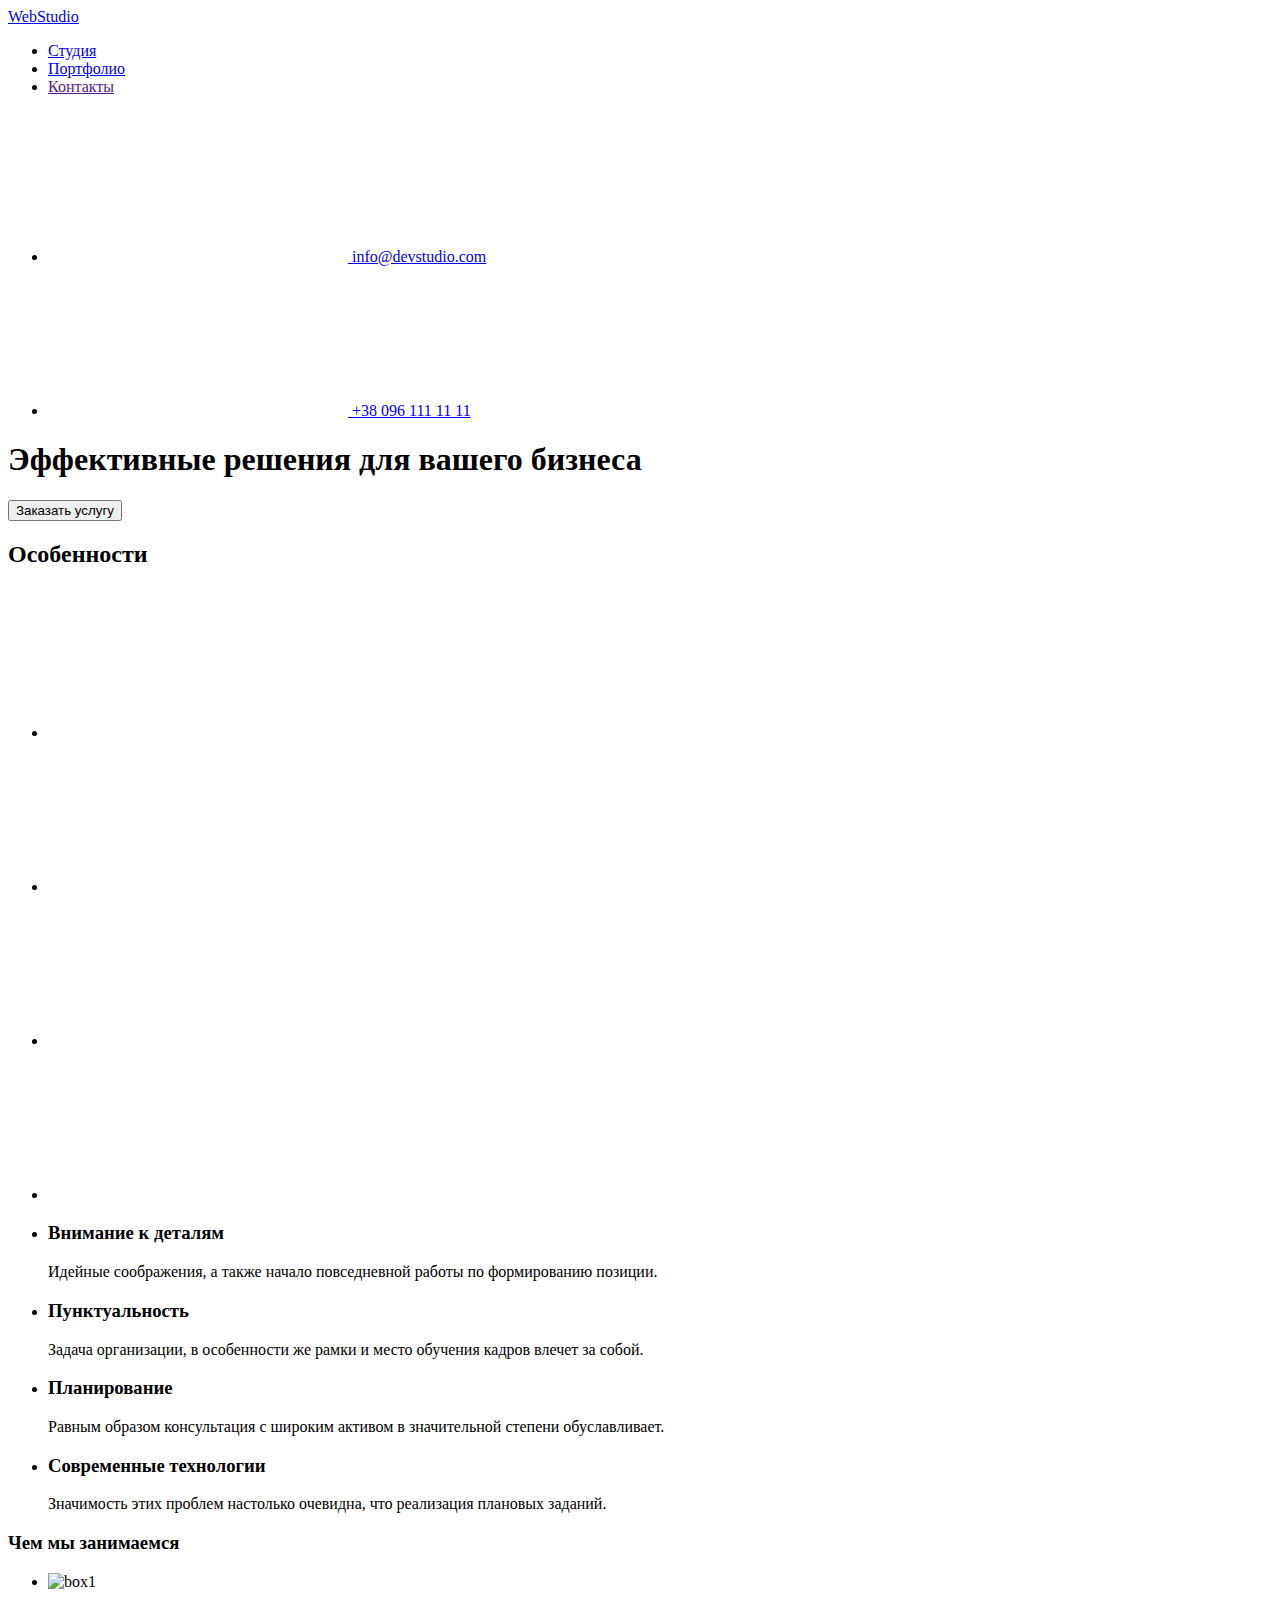
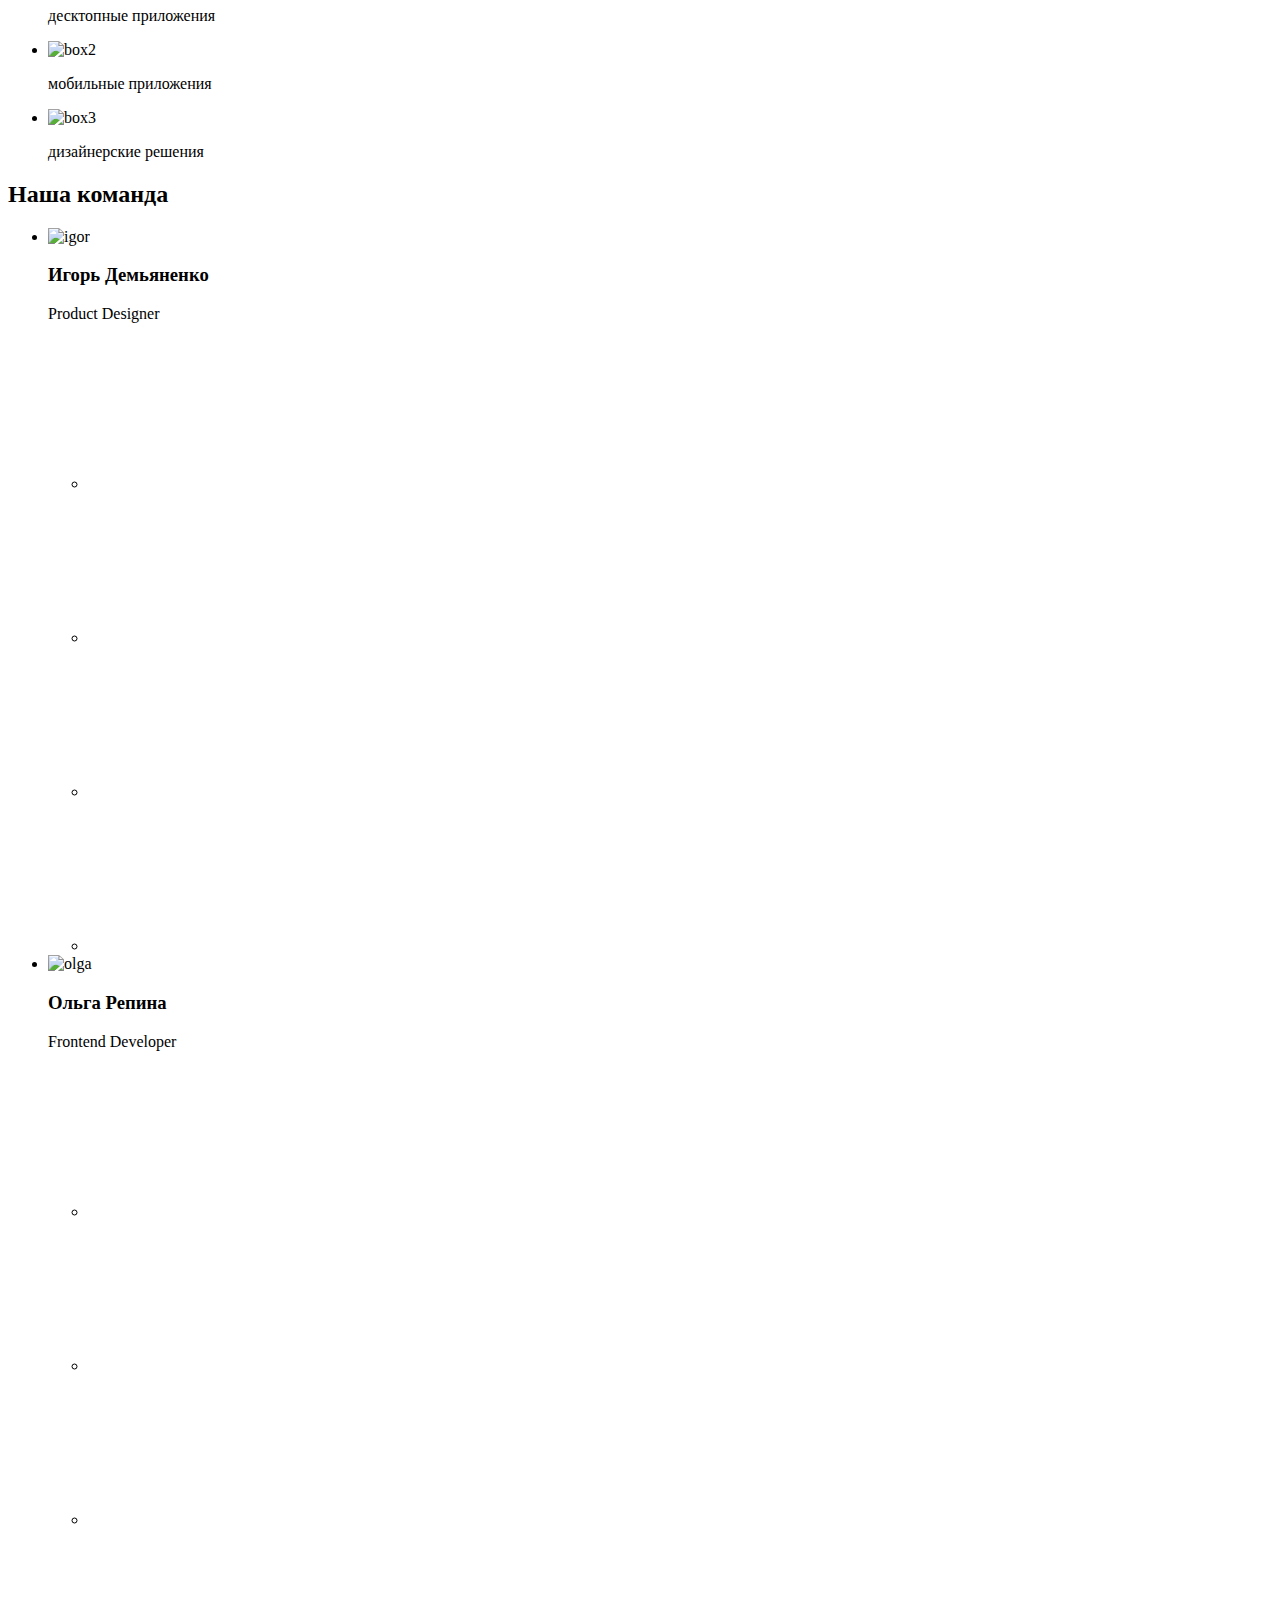
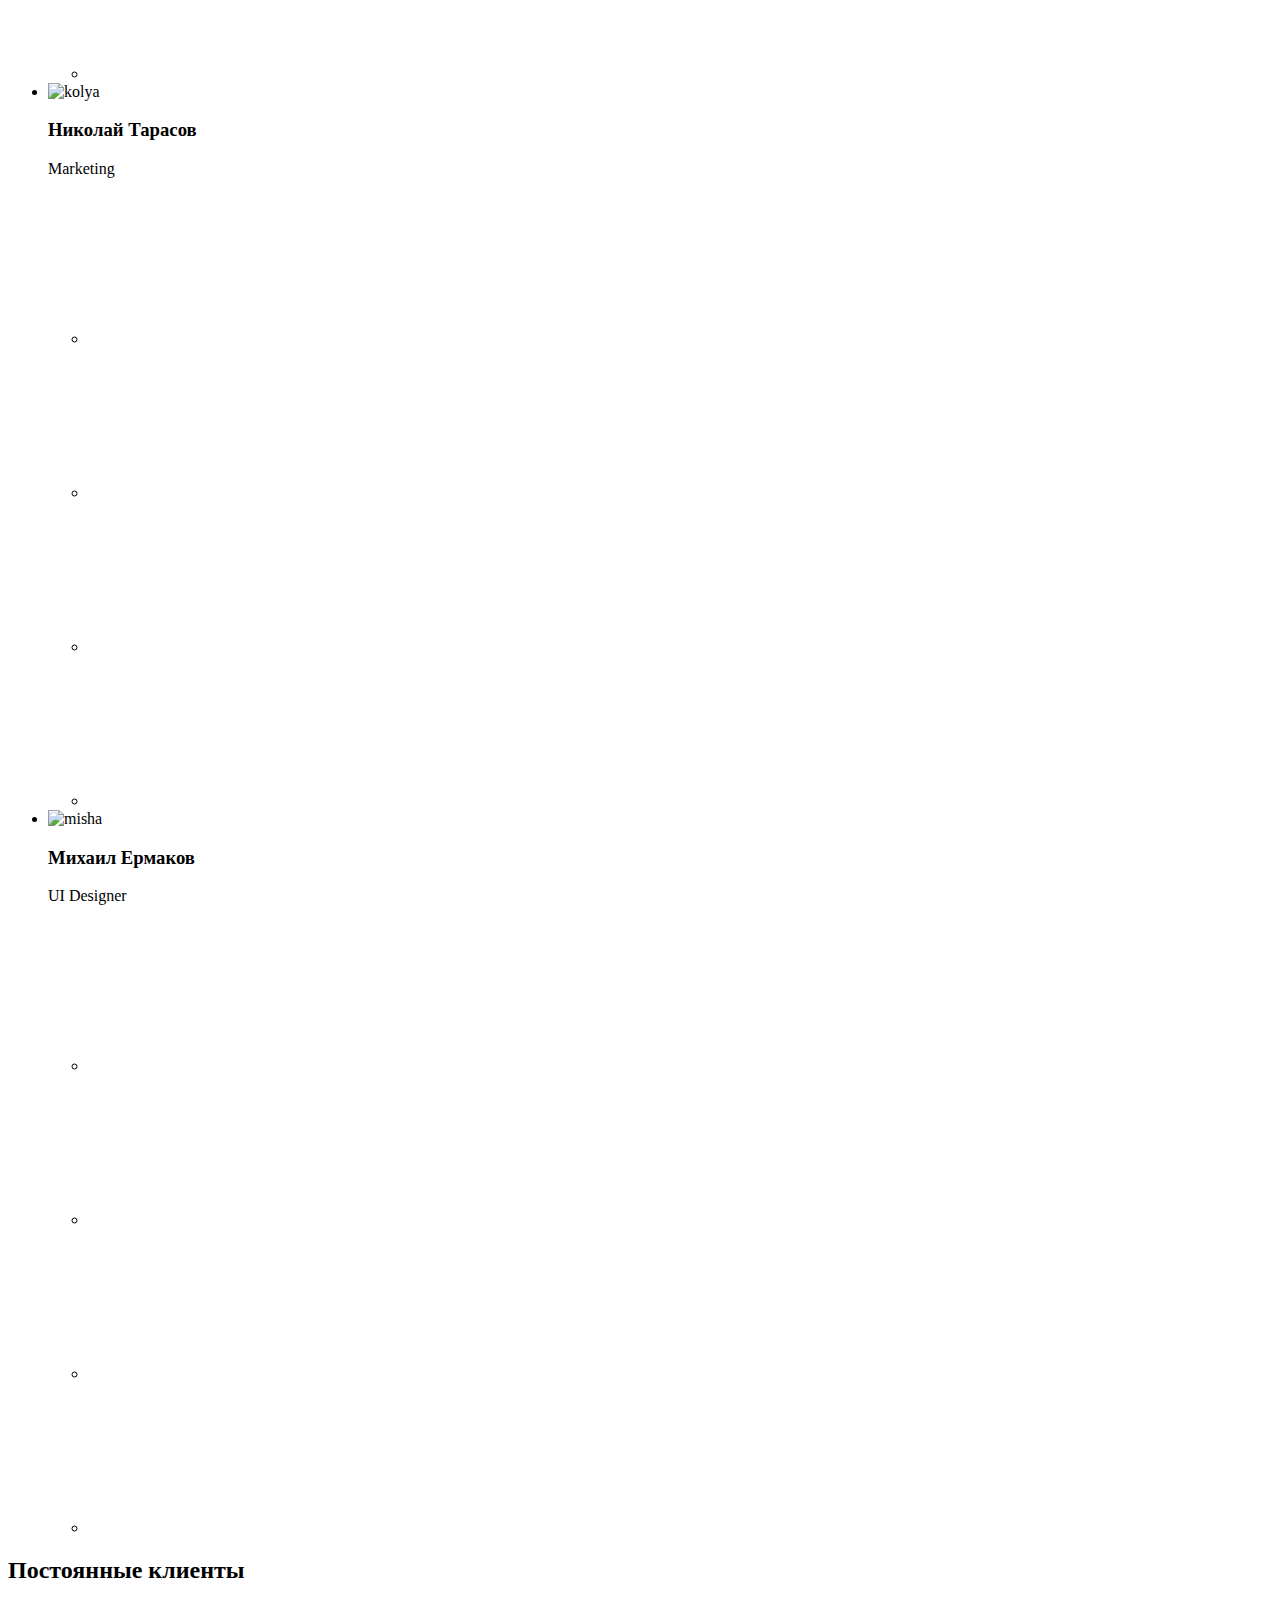
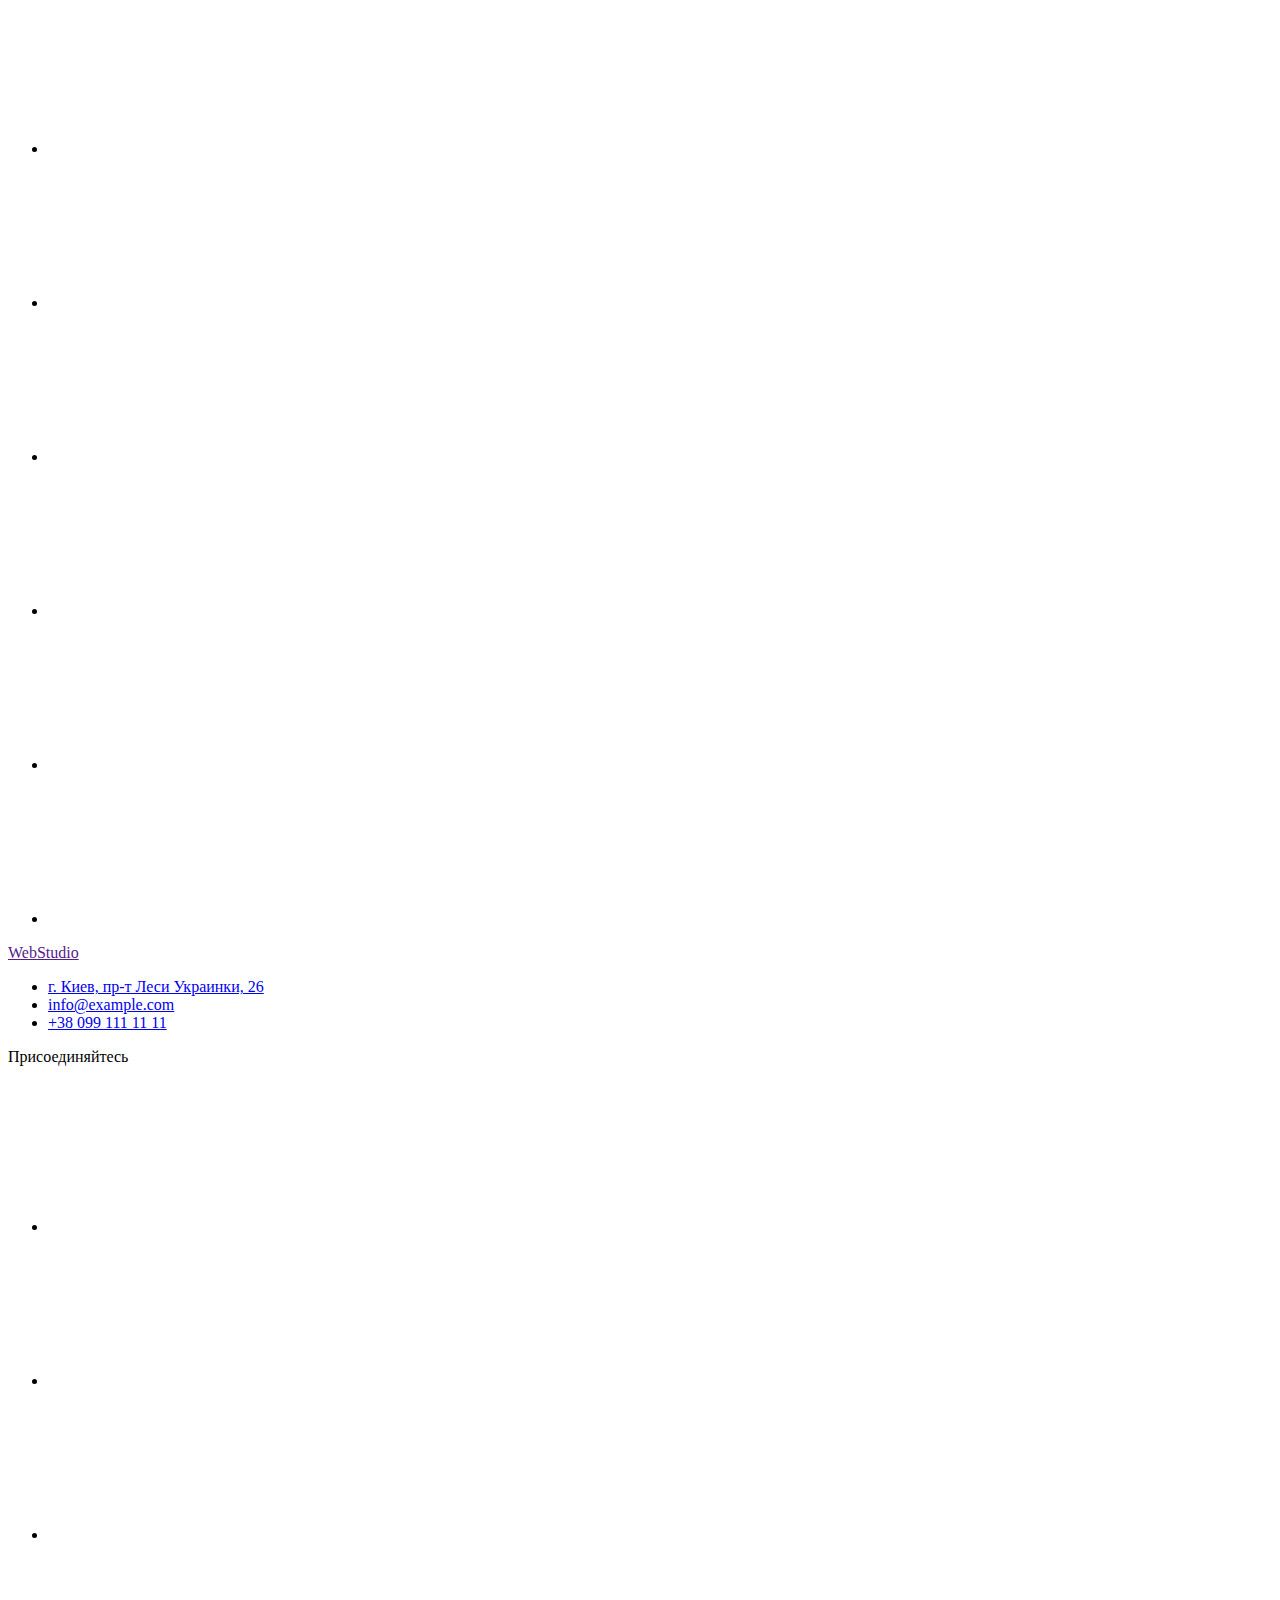
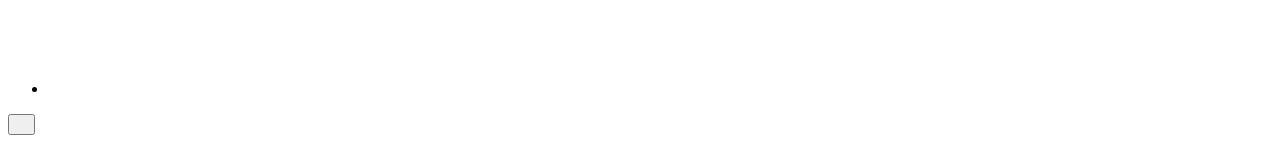
==== index.html @ 95d3eed9 "Add files via upload" ====
<!DOCTYPE html>
<html lang="ru">
    <head>
        <meta charset="UTF-8">
        <meta http-equiv="X-UA-Compatible" content="IE=edge">
        <meta name="viewport" content="width=<device-width>, initial-scale=1.0">
        
        <link rel="preconnect" href="https://fonts.googleapis.com">
        <link rel="preconnect" href="https://fonts.gstatic.com" crossorigin>
        <link href="https://fonts.googleapis.com/css2?family=Raleway:wght@700&family=Roboto:wght@400;500;700;900&display=swap" rel="stylesheet">
        <link 
            rel="stylesheet" 
            href="https://cdnjs.cloudflare.com/ajax/libs/modern-normalize/1.1.0/modern-normalize.min.css" 
            integrity="sha512-wpPYUAdjBVSE4KJnH1VR1HeZfpl1ub8YT/NKx4PuQ5NmX2tKuGu6U/JRp5y+Y8XG2tV+wKQpNHVUX03MfMFn9Q==" 
            crossorigin="anonymous" 
            referrerpolicy="no-referrer"
        />
        <link rel="stylesheet" href="css/styles.css">
        <title>Web Studio</title>
    </head>
    <body>
        <header class="header">
            <div class="container">
                <div class="h-nav">
                    <nav class="header-navigation">
                        <a href="#" class="logo link"><span class="logo-fp">Web</span>Studio</a>
                        <ul class="header-list">
                            <li class="header-item"><a href="./index.html" class="studio-link link">Студия</a></li>
                            <li class="header-item"><a href="./portfolio.html" class="header-link link">Портфолио</a></li>
                            <li class="header-item"><a href="" class="header-link link">Контакты</a></li>
                        </ul>
                    </nav>
                    <ul class="header-info">
                        <li class="item">
                            <a href="mailto:info@devstudio.com" class="header-contact link">
                                <svg class="contact-icon-mail">
                                    <use href="./images/symbol-defs.svg#mail"></use>
                                </svg>
                                info@devstudio.com
                            </a>
                        </li>
                        <li class="item">
                            <a href="tel:+380961111111" class="header-contact link">
                                <svg class="contact-icon-phone">
                                    <use href="./images/symbol-defs.svg#smartphone"></use>
                                </svg>
                                +38 096 111 11 11
                            </a>
                        </li>
                    </ul>
                </div>
            </div>
        </header>
        <main>
            <section class="hero">
                <div class="container">
                    <h1 class="hero-title">
                        Эффективные решения для вашего бизнеса
                    </h1>
                    <button type="button" class="hero-button" data-modal-open>
                        Заказать услугу
                    </button>
                </div>  
            </section>
            <section class="section peculiarities">
                <div class="container">
                    <h2 class="visually-hidden">
                        Особенности
                    </h2>
                    <ul class="peculiarities-icon-list">
                        <li class="peculiarities-icon">
                            <div class="peculiarities-icon-container">
                                <svg  class="antenna">
                                    <use href="./images/symbol-defs.svg#antenna"></use>
                                </svg>
                            </div>
                        </li>
                        <li class="peculiarities-icon">
                            <div class="peculiarities-icon-container">
                                <svg  class="clock">
                                    <use href="./images/symbol-defs.svg#clock"></use>
                                </svg>
                            </div>
                        </li>
                        <li class="peculiarities-icon">
                            <div class="peculiarities-icon-container">
                                <svg  class="diagram">
                                    <use href="./images/symbol-defs.svg#diagram"></use>
                                </svg>
                            </div>
                        </li>
                        <li class="peculiarities-icon">
                            <div class="peculiarities-icon-container">
                                <svg  class="astronaut">
                                    <use href="./images/symbol-defs.svg#astronaut"></use>
                                </svg>
                            </div>
                        </li>
                    </ul>                    
                    <ul class="peculiarities-list">
                        <li class="peculiarities-item">
                            <h3 class="peculiarities-title">Внимание к деталям</h3>
                            <p class="peculiarities-info">Идейные соображения, а также начало повседневной работы по формированию позиции.</p>
                        </li>
                        <li class="peculiarities-item">
                            <h3 class="peculiarities-title">Пунктуальность</h3>
                            <p class="peculiarities-info">Задача организации, в особенности же рамки и место обучения кадров влечет за собой.</p>
                        </li>
                        <li class="peculiarities-item">
                            <h3 class="peculiarities-title">Планирование</h3>
                            <p class="peculiarities-info">Равным образом консультация с широким активом в значительной степени обуславливает.</p>
                        </li>
                        <li class="peculiarities-item">
                            <h3 class="peculiarities-title">Современные технологии</h3>
                            <p class="peculiarities-info">Значимость этих проблем настолько очевидна, что реализация плановых заданий.</p>
                        </li>
                    </ul>
                </div>
            </section>
            <section class="section skills">
                <div class="container">
                    <h3 class="skills-title">
                        Чем мы занимаемся
                    </h3>
                    <ul class="skills-list">
                        <li class="img">
                            <img src="./images/box1.jpg" alt="box1" width="370" height="294">
                            <div class="skills-description-container">
                                <p class="skills-description">десктопные приложения</p>
                            </div>
                        </li>
                        <li class="img">
                            <img src="./images/box2.jpg" alt="box2" width="370" height="294">
                            <div class="skills-description-container">
                                <p class="skills-description">мобильные приложения</p>
                            </div>
                        </li>
                        <li class="img">
                            <img src="./images/box3.jpg" alt="box3" width="370" height="294">
                            <div class="skills-description-container">
                                <p class="skills-description">дизайнерские решения</p>
                            </div>
                        </li>
                    </ul>
                </div>
            </section>
            <section class="section team">
                <div class="container">
                    <h2 class="team-title">Наша команда</h2>
                        <ul class="team-list">
                            <li class="team-item">
                                <div class="team-box">
                                    <img src="./images/igor.jpg" alt="igor" width="270" height="260">
                                    <h3 class="master">
                                        Игорь Демьяненко
                                    </h3>
                                    <p lang="en" class="job">Product Designer</p>
                                    <ul class="social-list">
                                        <li class="team-social-item">
                                            <a href="" class="team-social-link">
                                                <svg class="team-social-icon">
                                                    <use href="./images/symbol-defs.svg#team-inst"></use>
                                                </svg>
                                            </a>
                                        </li>
                                        <li class="team-social-item">
                                            <a href="" class="team-social-link">
                                                <svg class="team-social-icon">
                                                    <use href="./images/symbol-defs.svg#team-twitter"></use>
                                                </svg>
                                            </a>
                                        </li>
                                        <li class="team-social-item">
                                            <a href="" class="team-social-link">
                                                <svg class="team-social-icon">
                                                    <use href="./images/symbol-defs.svg#team-facebook"></use>
                                                </svg>
                                            </a>
                                        </li>
                                        <li class="team-social-item">
                                            <a href="" class="team-social-link">
                                                <svg class="team-social-icon">
                                                    <use href="./images/symbol-defs.svg#team-linked"></use>
                                                </svg>
                                            </a>
                                        </li>
                                    </ul>
                                </div>
                            </li>                           
                            <li class="team-item">
                                <div class="team-box">
                                    <img src="./images/olga.jpg" alt="olga" width="270" height="260">
                                    <h3 class="master">
                                        Ольга Репина
                                    </h3>
                                    <p lang="en" class="job">Frontend Developer</p>
                                    <ul class="social-list">
                                        <li class="team-social-item">
                                            <a href="" class="team-social-link">
                                                <svg class="team-social-icon">
                                                    <use href="./images/symbol-defs.svg#team-inst"></use>
                                                </svg>
                                            </a>
                                        </li>
                                        <li class="team-social-item">
                                            <a href="" class="team-social-link">
                                                <svg class="team-social-icon">
                                                    <use href="./images/symbol-defs.svg#team-twitter"></use>
                                                </svg>
                                            </a>
                                        </li>
                                        <li class="team-social-item">
                                            <a href="" class="team-social-link">
                                                <svg class="team-social-icon">
                                                    <use href="./images/symbol-defs.svg#team-facebook"></use>
                                                </svg>
                                            </a>
                                        </li>
                                        <li class="team-social-item">
                                            <a href="" class="team-social-link">
                                                <svg class="team-social-icon">
                                                    <use href="./images/symbol-defs.svg#team-linked"></use>
                                                </svg>
                                            </a>
                                        </li>
                                    </ul>
                                </div>
                            </li>                           
                            <li class="team-item">
                                <div class="team-box">
                                    <img src="./images/kolya.jpg" alt="kolya" width="270" height="260">
                                    <h3 class="master">
                                        Николай Тарасов
                                    </h3>
                                    <p lang="en" class="job">Marketing</p>
                                    <ul class="social-list">
                                        <li class="team-social-item">
                                            <a href="" class="team-social-link">
                                                <svg class="team-social-icon">
                                                    <use href="./images/symbol-defs.svg#team-inst"></use>
                                                </svg>
                                            </a>
                                        </li>
                                        <li class="team-social-item">
                                            <a href="" class="team-social-link">
                                                <svg class="team-social-icon">
                                                    <use href="./images/symbol-defs.svg#team-twitter"></use>
                                                </svg>
                                            </a>
                                        </li>
                                        <li class="team-social-item">
                                            <a href="" class="team-social-link">
                                                <svg class="team-social-icon">
                                                    <use href="./images/symbol-defs.svg#team-facebook"></use>
                                                </svg>
                                            </a>
                                        </li>
                                        <li class="team-social-item">
                                            <a href="" class="team-social-link">
                                                <svg class="team-social-icon">
                                                    <use href="./images/symbol-defs.svg#team-linked"></use>
                                                </svg>
                                            </a>
                                        </li>
                                    </ul>
                                </div>
                            </li>                           
                            <li class="team-item">
                                <div class="team-box">
                                    <img src="./images/misha.jpg" alt="misha" width="270" height="260">
                                    <h3 class="master">
                                        Михаил Ермаков
                                    </h3>
                                    <p lang="en" class="job">UI Designer</p>
                                    <ul class="social-list">
                                        <li class="team-social-item">
                                            <a href="" class="team-social-link">
                                                <svg class="team-social-icon">
                                                    <use href="./images/symbol-defs.svg#team-inst"></use>
                                                </svg>
                                            </a>
                                        </li>
                                        <li class="team-social-item">
                                            <a href="" class="team-social-link">
                                                <svg class="team-social-icon">
                                                    <use href="./images/symbol-defs.svg#team-twitter"></use>
                                                </svg>
                                            </a>
                                        </li>
                                        <li class="team-social-item">
                                            <a href="" class="team-social-link">
                                                <svg class="team-social-icon">
                                                    <use href="./images/symbol-defs.svg#team-facebook"></use>
                                                </svg>
                                            </a>
                                        </li>
                                        <li class="team-social-item">
                                            <a href="" class="team-social-link">
                                                <svg class="team-social-icon">
                                                    <use href="./images/symbol-defs.svg#team-linked"></use>
                                                </svg>
                                            </a>
                                        </li>
                                    </ul>
                                </div>
                            </li>                           
                        </ul>
                </div>
            </section>
            <section class="section">
                <div class="container">
                    <h2 class="client-title">Постоянные клиенты</h2>
                    <ul class="client-list">
                        <li class="client-item">
                            <a href="" class="client-link">
                                <svg class="client">
                                    <use href="./images/symbol-defs.svg#client1"></use>
                                </svg>
                            </a>
                        </li>
                        <li class="client-item">
                            <a href="" class="client-link">
                                <svg class="client">
                                    <use href="./images/symbol-defs.svg#client2"></use>
                                </svg>
                            </a>
                        </li>
                        <li class="client-item">
                            <a href="" class="client-link">
                                <svg class="client">
                                    <use href="./images/symbol-defs.svg#client3"></use>
                                </svg>
                            </a>
                        </li>
                        <li class="client-item">
                            <a href="" class="client-link">
                                <svg class="client">
                                    <use href="./images/symbol-defs.svg#client4"></use>
                                </svg>
                            </a>
                        </li>
                        <li class="client-item">
                            <a href="" class="client-link">
                                <svg class="client">
                                    <use href="./images/symbol-defs.svg#client5"></use>
                                </svg>
                            </a>
                        </li>
                        <li class="client-item">
                            <a href="" class="client-link">
                                <svg class="client">
                                    <use href="./images/symbol-defs.svg#client6"></use>
                                </svg>
                            </a>
                        </li>
                    </ul>
                </div>
            </section>
        </main>
        <footer class="footer">
            <div class="container footer-info">
                <div class="footer-adress">
                    <a href="" class="f-logo link"><span class="logo-fp">Web</span>Studio</a>
                    <adress class="adress">
                        <ul class="footer-list">
                            <li class="footer-item"><a href="https://goo.gl/maps/dwcq7uRPDEBR1ieU6" target="_blank" rel="noopener noreferrer nofollow" class="footer-map link">г. Киев, пр-т Леси Украинки, 26</a></li>
                            <li class="footer-item"><a href="mailto:info@example.com" class="footer-link link">info@example.com</a></li>
                            <li class="footer-item"><a href="tel:+380991111111" class="footer-link link">+38 099 111 11 11</a></li>
                        </ul>
                    </adress>
                </div>
                <div class="footer-social">
                    <p class="join">Присоединяйтесь</p>
                    <ul class="f-social-list">
                        <li class="f-social-item">
                            <a href="" class="f-social-link">
                                <svg class="f-social-icon">
                                    <use href="./images/symbol-defs.svg#f-inst"></use>
                                </svg>
                            </a>
                        </li>
                        <li class="f-social-item">
                            <a href="" class="f-social-link">
                                <svg class="f-social-icon">
                                    <use href="./images/symbol-defs.svg#f-twitter"></use>
                                </svg>
                            </a>
                        </li>
                        <li class="f-social-item">
                            <a href="" class="f-social-link">
                                <svg class="f-social-icon">
                                    <use href="./images/symbol-defs.svg#f-facebook"></use>
                                </svg>
                            </a>
                        </li>
                        <li class="f-social-item">
                            <a href="" class="f-social-link">
                                <svg class="f-social-icon">
                                    <use href="./images/symbol-defs.svg#f-linked"></use>
                                </svg>
                            </a>
                        </li>
                    </ul>
                </div>
            </div>
        </footer>
        <div class="backdrop is-hidden" data-modal>
            <div class="modal">
                <button type="button" class="close-button" data-modal-close>
                    <svg class="close-modal" width="11" height="11">
                            <use href="./images/symbol-defs.svg#close"></use>
                        </svg>
                </button>
            </div>
        </div>
        <script src="./js/modal.js"></script>
    </body>
</html>
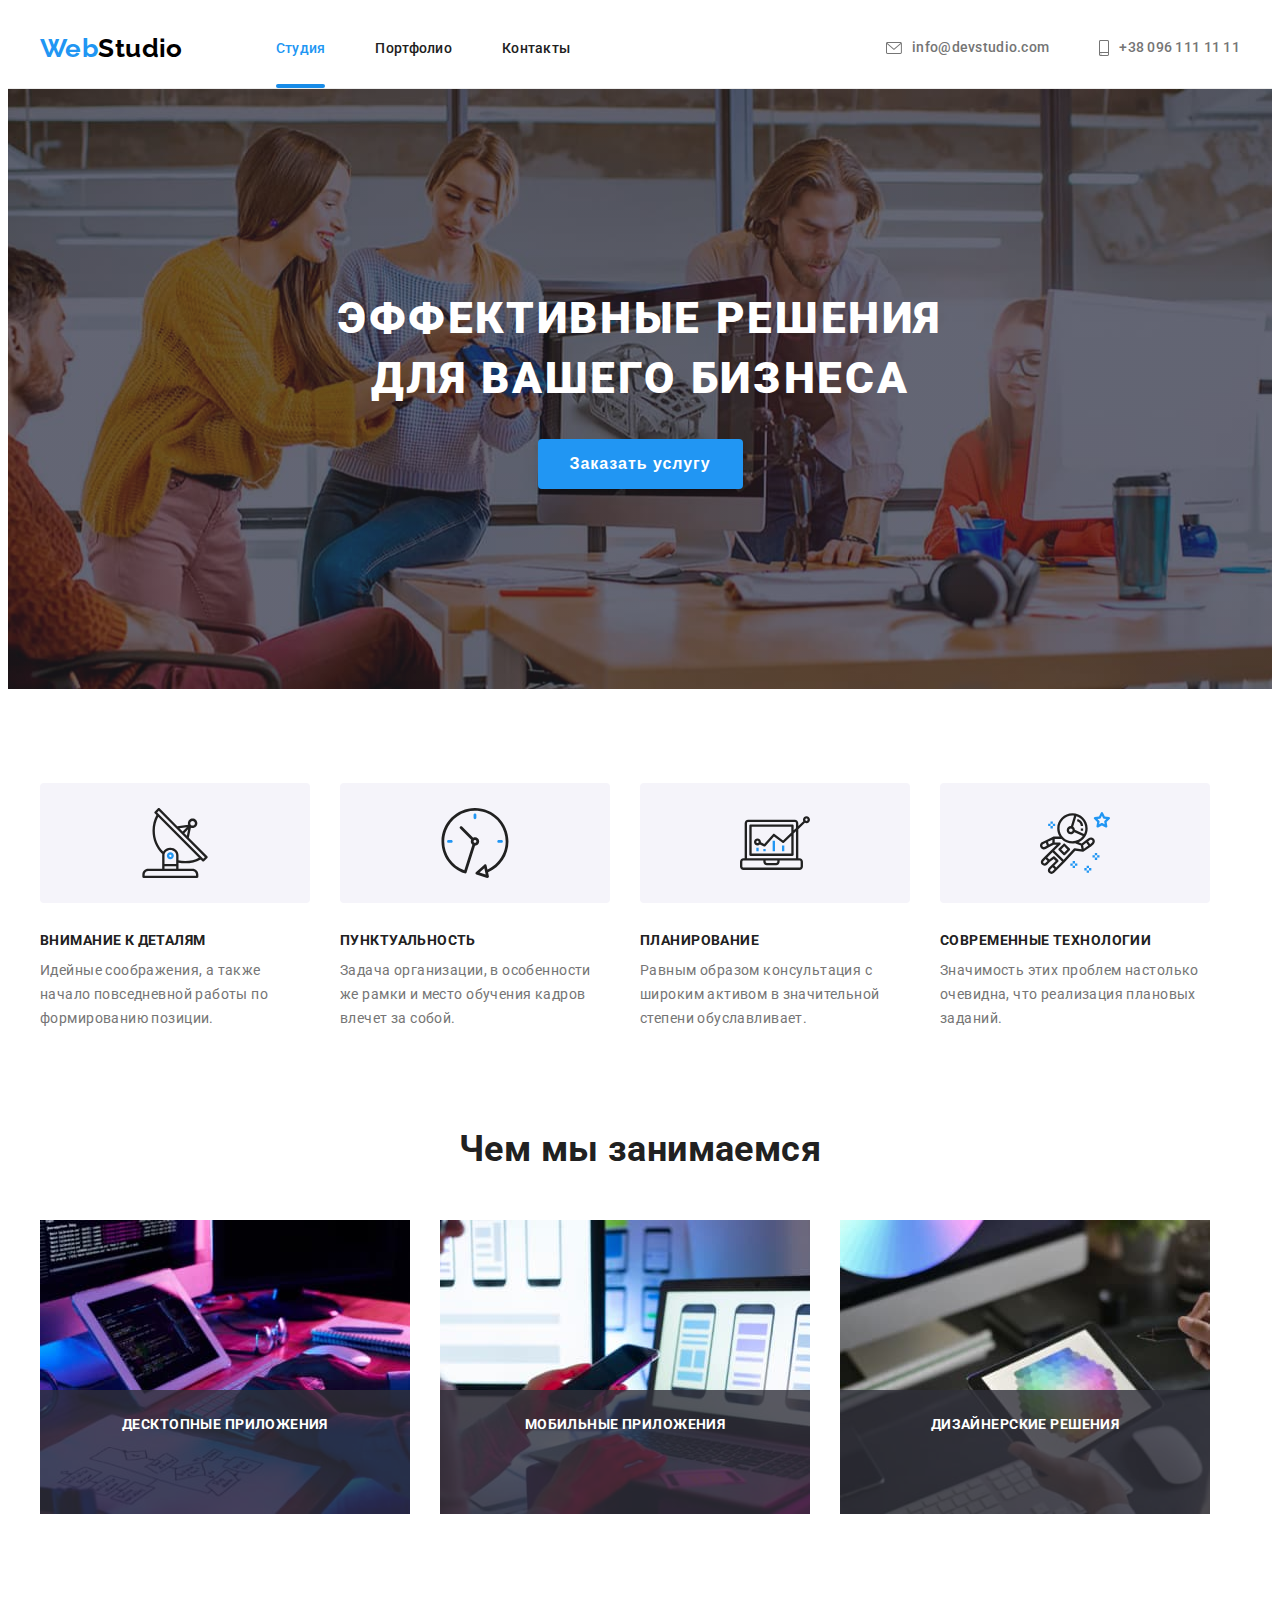
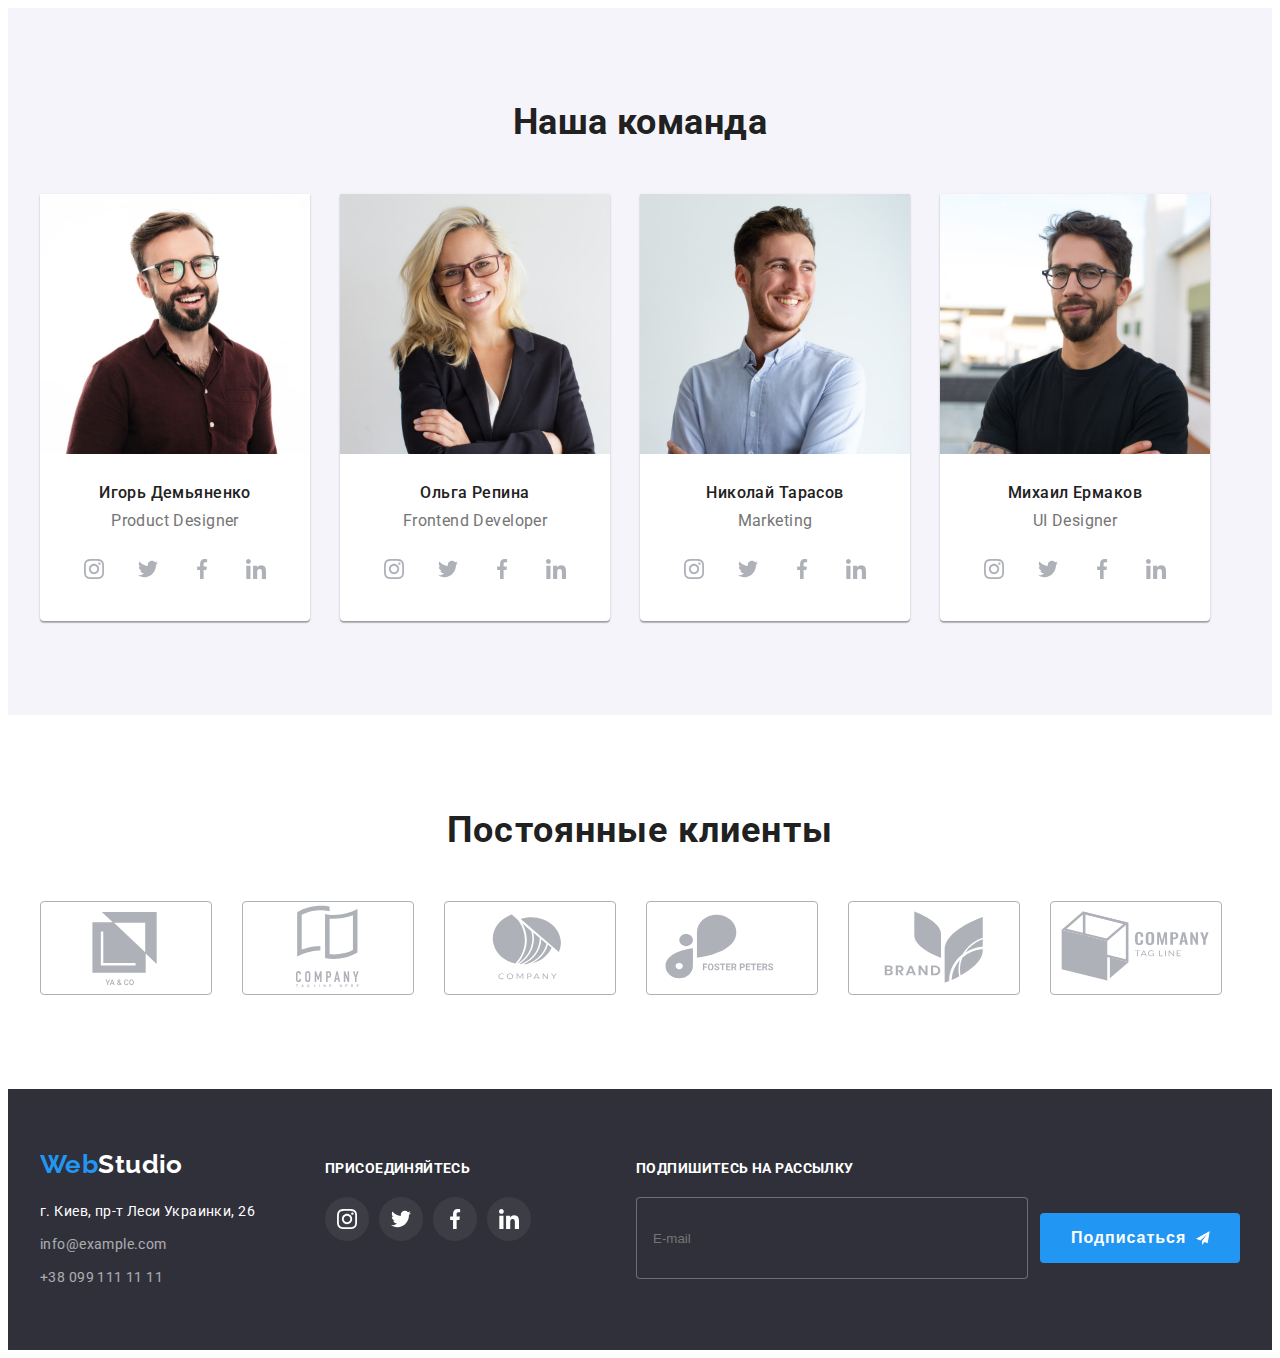
==== commit 49940a72: "hw06" ====
--- a/index.html
+++ b/index.html
@@ -402,10 +402,64 @@
                         </li>
                     </ul>
                 </div>
+                <div class="footer-sign-up">
+                    <p class="join">Подпишитесь на рассылку</p>
+                    <form class="footer-wrap">
+                        <label for="mail" class="label-mail"></label>
+                        <input class="input-footer" type="email" name="mail" id="mail" placeholder="E-mail">
+                        <button type="submit" class="sign-button">
+                            Подписаться
+                            <svg class="sign-up-button" width="24" height="24">
+                                <use href="./images/symbol-defs.svg#icon-plane"></use>
+                            </svg>
+                        </button>
+                    </form>
+                    
+                </div>
             </div>
         </footer>
         <div class="backdrop is-hidden" data-modal>
             <div class="modal">
+                <p class="modal-title">Оставьте свои данные, мы вам перезвоним</p>
+                <form class="modal-form">
+
+                    <label for="name" class="modal-name">Имя</label>
+                <div class="modal-wrap">
+                    <input class="input-modal" type="text" name="name" id="name">
+                    <svg class="name-icon" width="18" height="18">
+                        <use href="./images/symbol-defs.svg#icon-name"></use>
+                    </svg>
+                </div>
+                
+                    <label for="tel" class="modal-name">Телефон</label>
+                <div class="modal-wrap">
+                    <input class="input-modal" type="tel" name="tel" id="tel">
+                    <svg class="name-icon" width="18" height="18">
+                        <use href="./images/symbol-defs.svg#icon-phone"></use>
+                    </svg>
+                </div>
+                
+                    <label for="email" class="modal-name">Почта</label>
+                <div class="modal-wrap">
+                    <input class="input-modal" type="email" name="email" id="email">
+                    <svg class="name-icon" width="18" height="18">
+                        <use href="./images/symbol-defs.svg#icon-mail"></use>
+                    </svg>
+                </div>
+                <div class="modal-wrap">
+                    <label for="comment" class="modal-name">Комментарий</label>
+                    <textarea class="comment-field" name="comment" id="comment" placeholder="Введите текст"></textarea> 
+                </div>
+                
+                    <label class="modal-wrap policy">
+                        <input class="checkbox" type="checkbox" name="check" value="check">
+                        <svg class="checked" width="16" height="15">
+                            <use href="./images/symbol-defs.svg#icon-check"></use>
+                        </svg>
+                        <span class="about-text">Соглашаюсь с рассылкой и принимаю&nbsp;</span><a href="" class="terms">Условия договора</a>
+                    </label>
+                <button type="submit" class="modal-button">Отправить</button>
+            </form>
                 <button type="button" class="close-button" data-modal-close>
                     <svg class="close-modal" width="11" height="11">
                             <use href="./images/symbol-defs.svg#close"></use>
--- a/css/styles.css
+++ b/css/styles.css
@@ -0,0 +1,1033 @@
+:root {
+    --accent-second-color: #2196F3;
+    --hero-button-active-color: #188ce8;
+    --accent-color: #ffffff;
+    --hero-bg-color: #2F303A;
+    --team-bg-color: #F5F4FA;
+    --footer-bg-color: #2F303A;
+    --logo-first-color: #000000;
+    --accent-text-color: #212121;
+    --sub-text-color: #757575;
+    --portfolio-btn-color: #F5F4FA;
+    --pec-container-color: #f5f4fa;
+    --social-link: #afb1b8;
+    --animation-time: 250ms ;
+    --cubic: cubic-bezier(0.4, 0, 0.2, 1);
+}
+
+body {
+    font-family: 'Roboto', sans-serif;
+    color: var(--accent-text-color);
+    font-size: 14px;
+    letter-spacing: 0.03em;
+    background-color: var(--accent-color);
+}
+
+p, h1, h2, h3, h4, h5, h6 {
+    margin: 0;
+}
+
+ul, ol {
+    padding-left: 0;
+    margin: 0;
+}
+
+button {
+    cursor: pointer;
+}
+
+.visually-hidden {
+    position: absolute;
+    white-space: nowrap;
+    width: 1px;
+    height: 1px;
+    overflow: hidden;
+    border: 0;
+    padding: 0;
+    clip: rect(0 0 0 0);
+    clip-path: inset(50%);
+    margin: -1px;
+}
+
+.link {
+    text-decoration: none;
+}
+
+.container {
+    width: 1200px;
+    padding-left: 15px;
+    padding-right: 15px;
+    margin: 0 auto;
+    /* outline: 1px solid red; */
+}
+
+ul,
+ol {
+    list-style-type: none; 
+}
+
+a {
+    text-decoration: none;
+}
+
+img {
+    display: block;
+    max-width: 100%;
+    height: auto;
+}
+
+.section {
+    padding-top: 94px;
+    padding-bottom: 94px;
+}
+
+
+/* --------------------MODAL-------------------- */
+
+
+.backdrop {
+    position: fixed;
+    top: 0;
+    left: 0;
+    width: 100%;
+    height: 100%;
+    background-color: rgba(0, 0, 0, 0.2);
+    opacity: 1;
+    transition: opacity 250ms cubic-bezier(0.4, 0, 0.2, 1);
+}
+
+.modal {
+    position: absolute;
+    min-height: 581px;
+    min-width: 528px;
+    padding: 40px;
+    top: 50%;
+    left: 50%;
+    box-shadow: 0px 1px 3px rgb(0 0 0 / 12%), 0px 1px 1px rgb(0 0 0 / 14%), 0px 2px 1px rgb(0 0 0 / 20%);
+    border-radius: 4px;
+    background-color: var(--accent-color);
+    z-index: 100;
+    transform: translate(-50%, -50%) scale(1);
+    transition: transform 250ms cubic-bezier(0.4, 0, 0.2, 1);
+}
+
+.modal-title {
+    font-weight: 700;
+    font-size: 20px;
+    line-height: 1.15;
+    text-align: center;
+    color: var(--accent-text-color);
+    margin-bottom: 12px;
+}
+
+.close-button {
+    position: absolute;
+    right: 8px;
+    top: 8px;
+    display: flex;
+    justify-content: center;
+    align-items: center;
+    width: 30px;
+    height: 30px;
+    border-radius: 50%;
+    background-color: var(--accent-color);
+    border: 1px solid rgba(0, 0, 0, 0.1);
+    cursor: pointer;
+}
+
+.close-modal {
+    transition: fill 250ms var(--cubic);
+}
+
+.close-modal:hover {
+    fill: var(--accent-second-color);
+}
+
+.backdrop.is-hidden {
+    opacity: 0;
+    pointer-events: none;
+}
+
+.modal-name {
+    display: block;
+    font-weight: 400;
+    font-size: 12px;
+    line-height: 1.16;
+    letter-spacing: 0.01em;
+    color: var(--sub-text-color);
+    margin-bottom: 4px;
+}
+
+.modal-wrap {
+    position: relative;
+    display: flex;
+    flex-direction: column;
+}
+
+.input-modal {
+    width: 448px;
+    height: 40px;
+    border-radius: 4px;
+    border: 1px solid rgba(33, 33, 33, 0.2);
+    outline: none;
+    padding-left: 42px;
+    margin-bottom: 10px;
+    cursor: pointer;
+    transition: border-color 250ms var(--cubic);
+}
+
+.input-modal:focus {
+    border-color: var(--accent-second-color);
+}
+
+.input-modal:focus ~ .name-icon {
+    fill: var(--accent-second-color);
+}
+
+.input-modal:focus {
+    border-color: var(--accent-second-color);
+}
+
+.name-icon {
+    position: absolute;
+    top: 11px;
+    left: 12px;
+    width: 18px;
+    height: 18px;
+    cursor: pointer;
+    fill: var(--accent-text-color);
+    transition: fill 250ms var(--cubic);
+}
+
+.comment-field {
+    width: 448px;
+    height: 120px;
+    padding: 12px 16px;
+    border-radius: 4px;
+    border: 1px solid rgba(33, 33, 33, 0.2);
+    resize: none;
+    outline: none;
+    margin-bottom: 20px;
+    transition: border-color 250ms var(--cubic);
+}
+
+.comment-field:focus {
+    border-color: var(--accent-second-color);
+}
+
+.modal-button {
+    font-weight: 700;
+    font-size: 16px;
+    height: 50px;
+    width: 200px;
+    line-height: 1.9;
+    letter-spacing: 0.06em;
+    color: var(--accent-color);
+    background-color: var(--accent-second-color);
+    cursor: pointer;
+    display: flex;
+    margin-left: auto;
+    margin-right: auto;
+    align-items: center;
+    text-align: center;
+    padding: 10px 55px;
+    margin-top: 30px;
+    border-radius: 4px;
+    border: 2px solid transparent;
+    transition: box-shadow 250ms var(--cubic), background-color 250ms var(--cubic);
+}
+
+.modal-button:hover, .modal-button:focus {
+    box-shadow: 0px 4px 4px rgb(0 0 0 / 15%);
+    background-color: #188ce8; 
+}
+
+.policy {
+    display: flex;
+    flex-direction: row;
+    align-items: center;
+}
+
+.checkbox {
+    appearance: none;
+    position: absolute;
+}
+
+.checked {
+    display: block;
+    width: 16px;
+    height: 15px;
+    border-radius: 2px;
+    border: 2px solid var(--accent-text-color);
+    display: inline-block;
+    cursor: pointer;
+    margin-left: 13px;
+    fill: var(--accent-color);
+    transition: 250ms var(--cubic);
+}
+
+.about-text {
+    margin-left: 7px;
+    font-weight: 400;
+    font-size: 14px;
+    line-height: 1.7;
+    color: var(--sub-text-color);
+}
+
+.terms {
+    position: relative;
+    text-decoration: none;
+    font-weight: 400;
+    font-size: 14px;
+    line-height: 1.7;
+    color: var(--accent-second-color);
+}
+
+.terms::after {
+    content: "";
+    position: absolute;
+    display: block;
+    width: 100%;
+    height: 1px;
+    left: 0;
+    bottom: 0;
+    transform: translateY(-5px);
+    background-color: var(--accent-second-color);
+}
+
+
+/*-------------------HEADER-------------------*/
+
+
+.header {
+    border-bottom: 1px solid #ececec;
+}
+
+.h-nav {
+    display: flex;
+    align-items: center;
+    height: 80px;
+}
+
+.header-navigation {
+    display: flex;
+}
+
+.logo {
+    font-family: 'Raleway', sans-serif;
+    font-weight: 700;
+    font-size: 26px;
+    line-height: 1.19;
+    color:var(--logo-first-color) ;
+}
+
+.logo-fp {
+    color: var(--accent-second-color);
+    font-weight: 700;
+    font-size: 26px;
+    line-height: 1.19;
+    font-family: 'Raleway', sans-serif;
+}
+
+.header-link.link:hover,
+.header-link.link:focus {
+    color: var(--accent-second-color);
+}
+
+
+
+.header-link {
+    position: relative;
+    padding-top: 32px;
+    padding-bottom: 32px;
+    font-weight: 500;
+    line-height: 1.14;
+    letter-spacing: 0.02em;
+    color: var(--header-text-color);
+    transition: color 250ms var(--cubic);
+}
+
+.header-item .link {
+    position: relative;
+    padding-top: 32px;
+    padding-bottom: 33px;
+    font-weight: 500;
+    line-height: 1.33;
+    letter-spacing: 0.02em;
+    color: var(--header-link-color);
+    transition: color 250ms var(--cubic);
+}
+
+.header-item .studio-link,
+.header-item .portfolio-link {
+    padding-top: 32px;
+    padding-bottom: 32px;
+    font-weight: 500;
+    line-height: 1.14;
+    letter-spacing: 0.02em;
+    color: var(--accent-second-color);
+}
+
+.studio-link::after {
+    display: block;
+    content: "";
+    position: absolute;
+    bottom: 0;
+    left: 0;
+    width: 100%;
+    height: 4px;
+    background-color: #188ce8;
+    border-radius: 2px;
+}
+
+.portfolio-link::after {
+    display: block;
+    content: "";
+    position: absolute;
+    bottom: 0;
+    left: 0;
+    width: 100%;
+    height: 4px;
+    background-color: #188ce8;
+    border-radius: 2px;
+}
+
+.header-list {
+    display: flex;
+    align-items: center;
+    margin-left: 93px;
+    padding: 0px;
+    margin-bottom: 0;
+    color: var(--header-text-color);
+}
+
+.header-item {
+    margin-right: 50px;
+}
+
+.header-item:last-child {
+    margin-right: 0;
+}
+
+.header-info {
+    margin-left: auto;
+    display: flex;
+    color: var(--sub-text-color);
+}
+
+.header-info .item + .item{
+    margin-left: 50px;
+}
+
+.header-contact:hover,
+.header-contact:focus {
+    color: var(--accent-second-color);
+}
+
+.contact-icon-mail:hover,
+.contact-icon-mail:focus,
+.contact-icon-phone:hover,
+.contact-icon-phone:focus {
+    fill: var(--accent-second-color);
+}
+
+.header-contact {
+    display: flex;
+    align-items: center;
+    padding-top: 32px;
+    padding-bottom: 32px;
+    font-weight: 500;
+    line-height: 1.14;
+    letter-spacing: 0.02em;
+    color: var(--sub-text-color);
+    transition: color 250ms var(--cubic);
+}
+
+.contact-icon-mail {
+    margin-right: 10px;
+    width: 16px;
+    height: 12px;
+    fill: currentColor;
+}
+
+.contact-icon-phone {
+    margin-right: 10px;
+    width: 10px;
+    height: 16px;
+    fill: currentColor;
+}
+
+
+/*-------------------HERO-------------------*/
+
+
+.hero {
+    padding-top: 200px;
+    padding-bottom: 200px;
+    text-align: center;
+    background: linear-gradient(to right, rgba(47, 48, 58, 0.4), rgba(47, 48, 58, 0.4)), url(../images/hero-bg.jpg);
+    background-repeat: no-repeat;
+    background-position: center top;
+    background-size: cover;    
+    margin: 0 auto;
+}
+
+.hero-title {
+    width: 696px;
+    margin: 0 auto;
+    margin-bottom: 30px;
+    color: var(--accent-color);
+    font-weight: 900;
+    font-size: 44px;
+    line-height: 1.36;
+    letter-spacing: 0.06em;
+    text-transform: uppercase;
+}
+
+.hero-button:hover,
+.hero-button:focus {
+    background-color: var(--hero-button-active-color);
+    box-shadow: 0px 4px 4px rgb(0 0 0 / 15%);
+}
+
+.hero-button {
+    min-width: 200px;
+    height: 50px;
+    font-weight: 700;
+    font-size: 16px;
+    line-height: 1.88;
+    border-radius: 4px;
+    letter-spacing: 0.06em;
+    border:none;
+    background-color: var(--accent-second-color);
+    color: var(--accent-color);
+    box-shadow: 0px 4px 4px rgb(0 0 0 / 0.15);
+    display: inline-block;
+    padding: 10px 32px;
+    transition: box-shadow 250ms var(--cubic), background-color 250ms var(--cubic);
+    cursor: pointer;
+}
+
+
+/*-------------------ОСОБЕННОСТИ-------------------*/
+
+
+.peculiarities {
+}
+
+.peculiarities-icon-list {
+    display: flex;
+}
+
+.peculiarities-icon-container {
+    display: flex;
+    justify-content: center;
+    align-items: center;
+    min-width: 270px;
+    min-height: 120px;
+    border-radius: 4px;
+    background-color: var(--pec-container-color);
+    margin-bottom: 30px;
+    margin-right: 30px;
+}
+
+.peculiarities-icon-container:not(:last-child) {
+    margin-right: 30px;
+}
+
+.antenna {
+    width: 70px;
+    height: 70px;
+}
+
+.clock{
+    width: 70px;
+    height: 70px;
+}
+
+.diagram{
+    width: 70px;
+    height: 70px;
+}
+
+.astronaut{
+    width: 70px;
+    height: 70px;
+}
+
+.peculiarities-list {
+    display: flex;
+}
+
+.peculiarities-item:not(:last-child) {
+    margin-right: 30px;
+}
+
+.peculiarities-title {
+    width: 270px;
+    height: 16px;
+    font-size: 14px;
+    font-weight: 700;
+    line-height: 1.14;
+    text-transform: uppercase;
+}
+
+.peculiarities-info {
+    width: 270px;
+    height: 75px;
+    line-height: 1.71;
+    color: var(--sub-text-color);
+    margin-top: 10px;
+}
+
+
+/*-------------------SKILLS-------------------*/
+
+
+.skills {
+    padding-top: 0;
+}
+
+.skills-title {
+    font-weight: 700;
+    font-size: 36px;
+    line-height: 1.17;
+    text-align: center;
+    margin-bottom: 50px;
+}
+
+.skills-list {
+    display: flex;
+}
+
+.skills-list .img {
+    position: relative;
+}
+
+.skills-list .img + .img {
+    margin-left: 30px;
+}
+
+.skills-description-container {
+    position: absolute;
+    width: 370px;
+    height: 70px;
+    bottom: 0;
+    padding-top: 27px;
+    padding-bottom: 27px;
+    text-align: center;
+    background: rgba(47, 48, 58, 0.8);
+}
+
+.skills-description {
+    font-weight: 700;
+    font-size: 14px;
+    line-height: 1.14;
+    color: var(--accent-color);
+    text-align: center;
+    text-transform: uppercase;
+}
+
+
+/*-------------------TEAM-------------------*/
+
+
+.team {
+    background-color:var(--team-bg-color);
+}
+
+.team-title {
+    font-weight: 700;
+    font-size: 36px;
+    line-height: 1.16;
+    text-align: center;
+    margin-bottom: 50px;
+}
+
+.team-list {
+    display: flex;
+
+}
+
+.team-item {
+    text-align: center;
+}
+
+.team-list .team-item + .team-item {
+    margin-left: 30px;
+}
+
+.master {
+    font-weight: 500;
+    font-size: 16px;
+    line-height: 1.18;
+    margin-top: 30px;
+}
+
+.job {
+    font-size: 16px;
+    line-height: 1.18;
+    color: var(--sub-text-color);
+    margin-top: 10px;
+}
+
+.team-box {
+    background-color: var(--accent-color);
+    box-shadow: 0px 1px 3px rgba(0, 0, 0, 0.12), 0px 1px 1px rgba(0, 0, 0, 0.14), 0px 2px 1px rgba(0, 0, 0, 0.2);
+    border-radius: 0px 0px 4px 4px;
+    padding-bottom: 30px;
+}
+
+.social-list {
+    display: flex;
+    justify-content: center;
+    align-items: center;
+    margin-top: 16px;
+}
+
+.team-button-icon:hover,
+.team-button-icon:focus {
+    background-color: #188ce8
+}
+
+.team-social-item:not(:last-child) {
+    margin-right: 10px;
+}
+
+.team-social-link {
+    display: flex;
+    justify-content: center;
+    align-items: center;
+    width: 44px;
+    height: 44px;
+    border-radius: 50%;
+    background-color: var(--accent-color);
+    transition:fill 250ms var(--cubic), background-color 250ms var(--cubic);
+}
+
+.team-social-link:hover,
+.team-social-link:focus {
+    background-color: var(--accent-second-color);
+}
+
+.team-social-icon:hover,
+.team-social-icon:focus {
+    fill: #ffffff;
+}
+
+.team-social-icon {
+    fill: var(--social-link);
+    width: 44px;
+    height: 44px;
+    
+}
+
+
+/* -------------------CLIENTS------------------- */
+
+
+.client-title {
+    font-weight: 700;
+    font-size: 36px;
+    line-height: 1.17;
+    text-align: center;
+    letter-spacing: 0.03em;
+    margin-bottom: 50px;
+}
+
+.client-list {
+    display: flex;
+}
+
+.client-item:not(:last-child) {
+    margin-right: 30px;
+}
+
+.client-link {
+    display: flex;
+    justify-content: center;
+    align-items: center;
+    width: 170px;
+    height: 92px;
+    border: 1px solid #AFB1B8;
+    border-radius: 4px;
+    transition:fill 250ms var(--cubic), background-color 250ms var(--cubic);
+}
+
+.client:hover, 
+.client-link:hover {
+    fill: var(--accent-second-color-color);
+    border-color: #2196f3;
+}
+
+.client {
+    fill: #afb1b8;
+    width: 172px;
+    height: 94px;
+    transition:fill 250ms var(--cubic), background-color 250ms var(--cubic);
+}
+
+.client:hover,
+.client:focus {
+    fill: var(--accent-second-color);
+}
+
+
+/*-------------------FOOTER-------------------*/
+
+
+.footer {
+    padding-top: 60px;
+    padding-bottom: 60px;
+    background-color: var(--footer-bg-color);
+}
+
+.footer-info {
+    display: flex;
+    align-items: baseline;
+}
+
+.footer-social {
+    margin-left: 70px;
+}
+
+.footer-sign-up {
+    margin-left: auto;
+}
+
+.footer-item:not(:last-child) {
+    margin-bottom: 9px;
+}
+
+.footer-map {
+    line-height: 1.71;
+    color: var(--accent-color);
+}
+
+.footer-link {
+    line-height: 1.71;
+    color: var(--accent-color);
+    opacity: 60%;
+}
+
+.f-logo {
+    font-family: 'Raleway', sans-serif;
+    font-weight: 700;
+    font-size: 26px;
+    line-height: 1.19;
+    color: var(--accent-color);
+}
+
+.adress {
+    display: block;
+    margin-top: 20px;
+}
+
+.join {
+    font-weight: 700;
+    font-size: 14px;
+    line-height: 1.14;
+    text-transform: uppercase;
+    color: var(--accent-color);
+    margin-bottom: 20px;
+}
+
+.f-social-list {
+    display: flex;
+}
+
+.f-social-item:not(:last-child) {
+    margin-right: 10px;
+}
+
+.f-social-link {
+    display: flex;
+    justify-content: center;
+    align-items: center;
+    width: 44px;
+    height: 44px;
+    border-radius: 50%;
+    background-color: rgba(255, 255, 255, 0.1);
+    transition:fill 250ms var(--cubic), background-color 250ms var(--cubic);
+}
+
+.f-social-icon {
+    width: 44px;
+    height: 44px;
+}
+
+.f-social-link:hover,
+.f-social-link:focus {
+    background-color: var(--accent-second-color);
+}
+
+.footer-wrap {
+    display: flex;
+    align-items: center;
+}
+
+.input-footer {
+    margin: 0;
+    padding: 15px 16px;
+    width: 358px;
+    height: 50px;
+    color: rgba(255, 255, 255, 0.6);
+    background-color: var(--footer-bg-color);
+    border-radius: 4px;
+    border: 1px solid rgba(255, 255, 255, 0.3);
+    outline: none;
+    transition: border-color 250ms var(--cubic);
+}
+
+.input-footer:focus {
+    border-color: var(--accent-second-color);
+}
+
+.sign-button {
+    display: inline-flex;
+    margin-left: 12px;
+    align-items: center;
+    padding: 10px 28px 10px 29px;
+    border-radius: 4px;
+    border: 2px solid transparent;
+    width: 200px;
+    height: 50px;
+    font-weight: 700;
+    font-size: 16px;
+    line-height: 1.88;
+    letter-spacing: 0.06em;
+    color: var(--accent-color);
+    background-color: var(--accent-second-color);
+    cursor: pointer;
+    transition: box-shadow 250ms var(--cubic), background-color 250ms var(--cubic);
+}
+
+.sign-button:hover, .sign-button:focus {
+    box-shadow: 0px 4px 4px rgb(0 0 0 / 15%);
+    background-color: #188ce8;
+}
+
+.sign-up-button {
+    fill: var(--accent-color);
+    margin-left: 10px;
+}
+
+
+
+
+
+/*-------------------PORTFOLIO-------------------*/
+
+
+
+
+
+.projects {
+
+}
+
+.projects-buttons-list {
+    display: flex;
+    justify-content: center;
+    margin-bottom: 50px;
+}
+
+.projects-button:hover,
+.projects-button:focus {
+    background-color: var(--accent-second-color);
+    color: var(--accent-color);
+}
+
+.projects-button-item:not(:last-child) {
+    margin-right: 8px;
+}
+
+.projects-button {
+    font-family: 'Roboto';
+    font-weight: 500;
+    font-size: 16px;
+    line-height: 1.62;
+    text-align: center;
+    background-color: var(--portfolio-btn-color);
+    border: var(--accent-second-color);
+    border-radius: 4px;
+    padding: 6px 22px;
+    transition: box-shadow 250ms var(--cubic), background-color 250ms var(--cubic);
+    cursor: pointer;
+}
+
+.projects-button:hover,
+.projects-button:focus {
+    box-shadow: 0px 3px 1px rgba(0, 0, 0, 0.1), 0px 1px 2px rgba(0, 0, 0, 0.08), 0px 2px 2px rgba(0, 0, 0, 0.12);
+}
+
+.project:hover,
+.project:focus {
+    box-shadow: 0px 1px 1px rgba(0, 0, 0, 0.12), 0px 4px 4px rgba(0, 0, 0, 0.06), 1px 4px 6px rgba(0, 0, 0, 0.16);
+}
+
+.projects-list {
+    display: flex;
+    flex-wrap: wrap;
+}
+
+.project {
+    width: 370px;
+    display: inline-block;
+    transition: box-shadow var(--animation-time) var(--cubic);
+}
+
+.project-info {
+    padding: 20px 24px;
+    border-right: 1px solid #eeeeee;
+    border-left: 1px solid #eeeeee;
+    border-bottom: 1px solid #eeeeee;
+}
+
+.project:not(:nth-last-child(-n + 3)) {
+    margin-bottom: 30px;
+}
+
+.project:not(:nth-child(3n)) {
+    margin-right: 30px;
+}
+
+.project-name {
+    font-weight: 700;
+    font-size: 18px;
+    line-height: 2;
+    letter-spacing: 0.06em;
+    margin-bottom: 4px;
+    color: var(--accent-text-color);
+}
+
+.project-card {
+    position: relative;
+    overflow: hidden;
+}
+
+.project-style {
+    font-size: 16px;
+    line-height: 1.88;
+    color: var(--sub-text-color);
+}
+
+.overlay {
+    position: absolute;
+    top: 0;
+    left: 0;
+    width: 100%;
+    height: 100%;
+    background-color: rgba(33, 150, 243, 0.9);
+    opacity: 0;
+    transform: translateY(100%);
+    transition: transform 250ms cubic-bezier(0.4, 0, 0.2, 1), opacity 250ms cubic-bezier(0.4, 0, 0.2, 1);
+}
+
+.overlay-text {
+    padding: 63px 24px 63px 24px;
+    font-weight: 400;
+    font-size: 18px;
+    line-height: 1.55;
+    color: var(--accent-color);
+}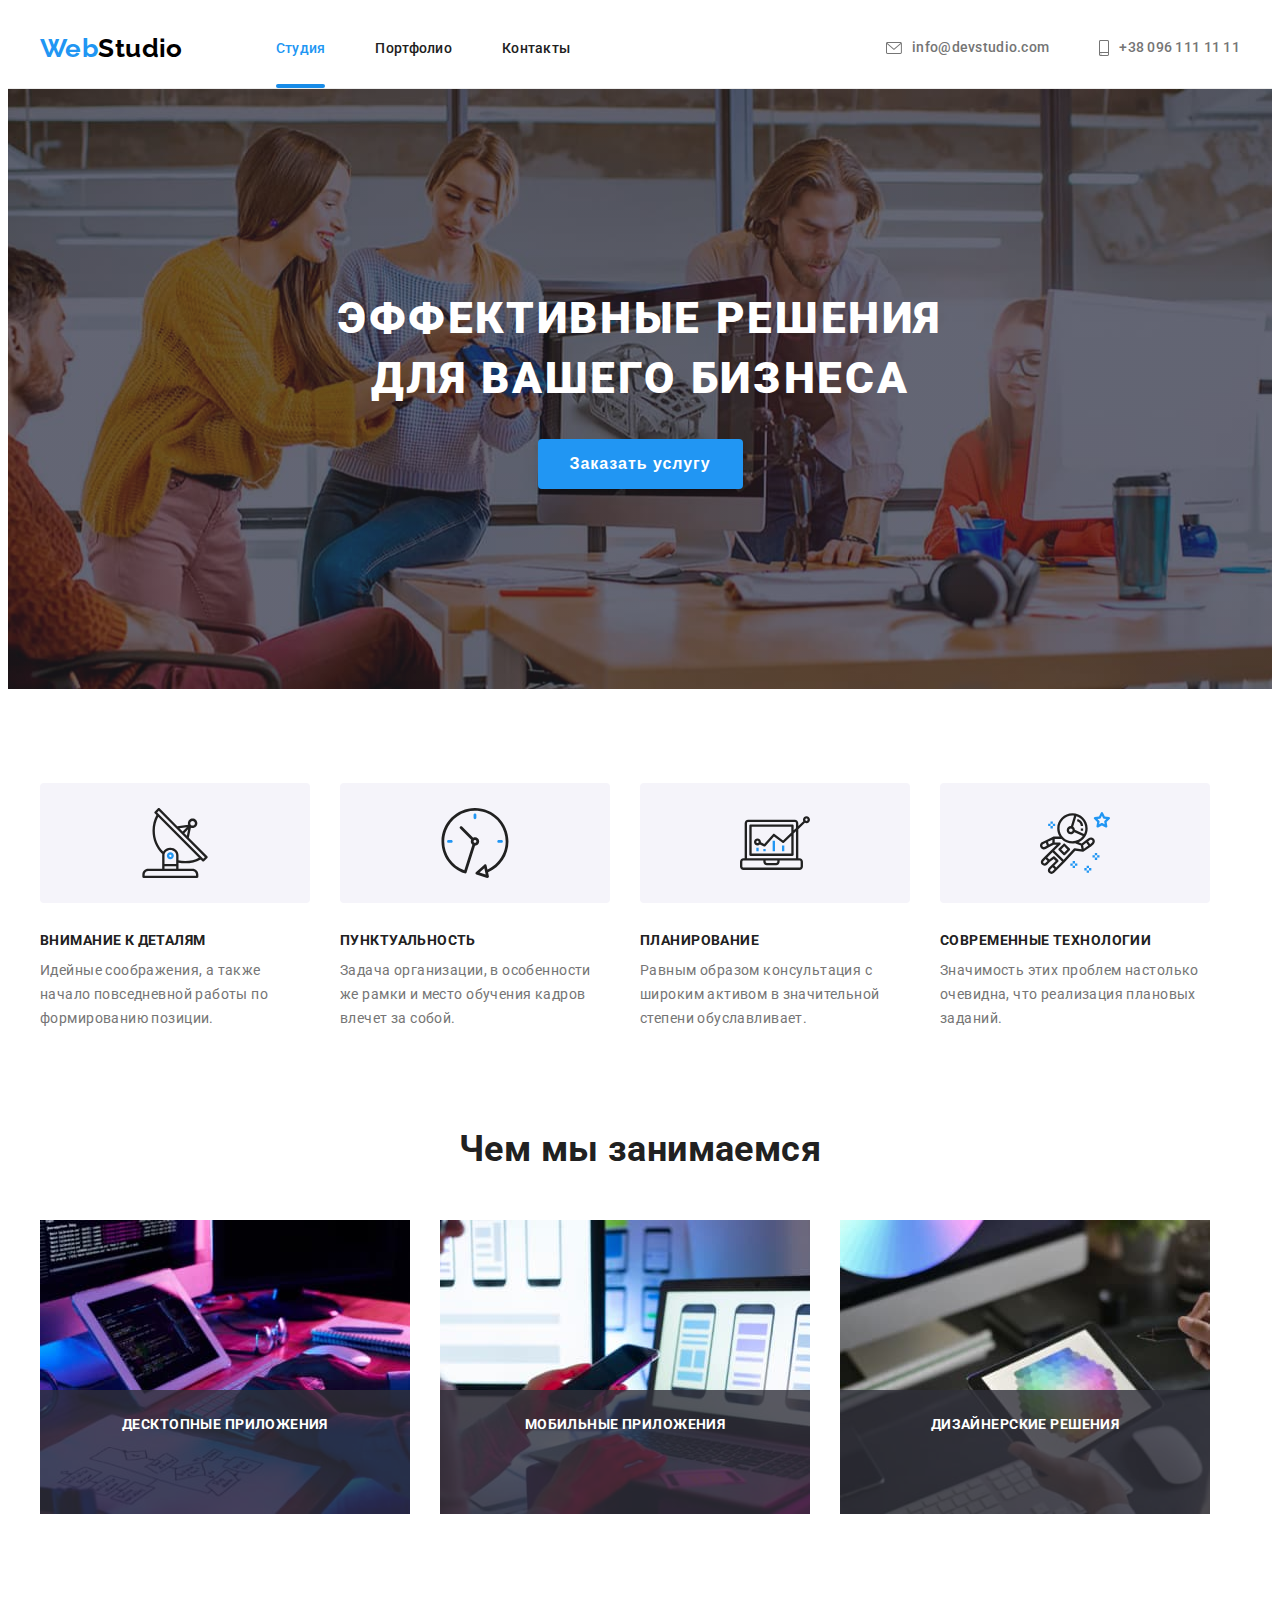
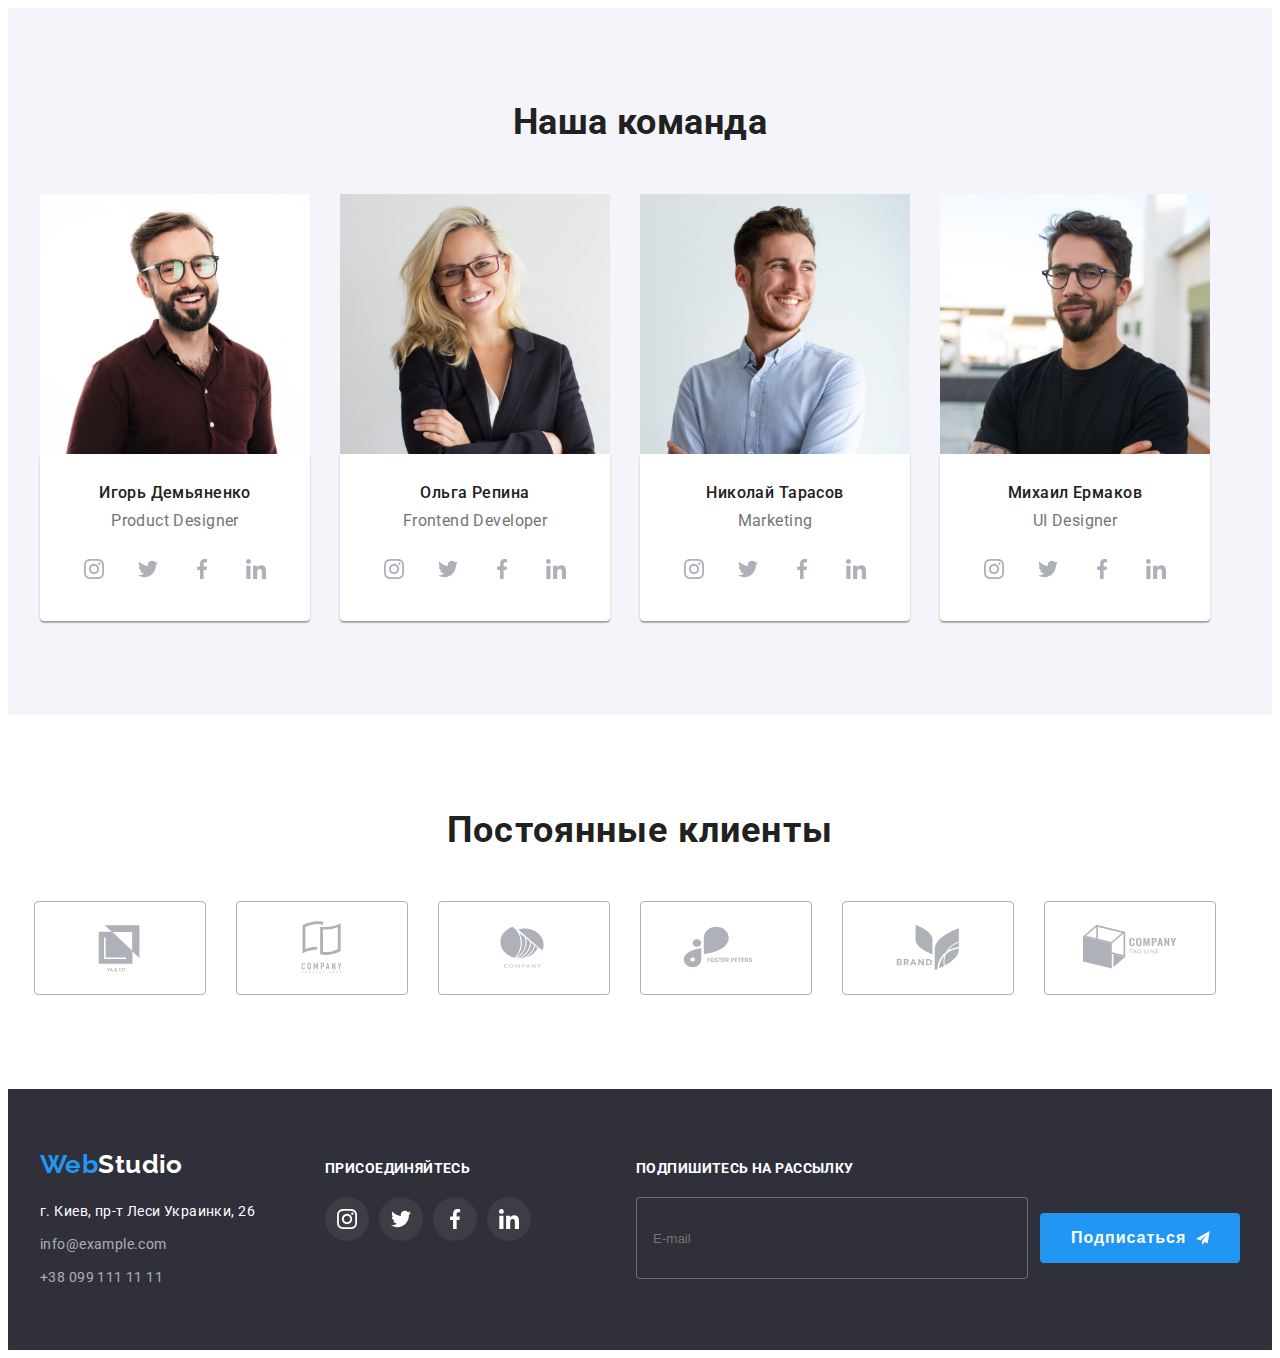
==== commit 374c2345: "hw06" ====
--- a/index.html
+++ b/index.html
@@ -149,47 +149,47 @@
                     <h2 class="team-title">Наша команда</h2>
                         <ul class="team-list">
                             <li class="team-item">
+                                <img src="./images/igor.jpg" alt="igor" width="270" height="260">
                                 <div class="team-box">
-                                    <img src="./images/igor.jpg" alt="igor" width="270" height="260">
-                                    <h3 class="master">
-                                        Игорь Демьяненко
-                                    </h3>
-                                    <p lang="en" class="job">Product Designer</p>
-                                    <ul class="social-list">
-                                        <li class="team-social-item">
-                                            <a href="" class="team-social-link">
-                                                <svg class="team-social-icon">
-                                                    <use href="./images/symbol-defs.svg#team-inst"></use>
-                                                </svg>
-                                            </a>
-                                        </li>
-                                        <li class="team-social-item">
-                                            <a href="" class="team-social-link">
-                                                <svg class="team-social-icon">
-                                                    <use href="./images/symbol-defs.svg#team-twitter"></use>
-                                                </svg>
-                                            </a>
-                                        </li>
-                                        <li class="team-social-item">
-                                            <a href="" class="team-social-link">
-                                                <svg class="team-social-icon">
-                                                    <use href="./images/symbol-defs.svg#team-facebook"></use>
-                                                </svg>
-                                            </a>
-                                        </li>
-                                        <li class="team-social-item">
-                                            <a href="" class="team-social-link">
-                                                <svg class="team-social-icon">
-                                                    <use href="./images/symbol-defs.svg#team-linked"></use>
-                                                </svg>
-                                            </a>
-                                        </li>
-                                    </ul>
+                                <h3 class="master">
+                                    Игорь Демьяненко
+                                </h3>
+                                <p lang="en" class="job">Product Designer</p>
+                                <ul class="social-list">
+                                    <li class="team-social-item">
+                                        <a href="" class="team-social-link">
+                                            <svg class="team-social-icon">
+                                                <use href="./images/symbol-defs.svg#team-inst"></use>
+                                            </svg>
+                                        </a>
+                                    </li>
+                                    <li class="team-social-item">
+                                        <a href="" class="team-social-link">
+                                            <svg class="team-social-icon">
+                                                <use href="./images/symbol-defs.svg#team-twitter"></use>
+                                            </svg>
+                                        </a>
+                                    </li>
+                                    <li class="team-social-item">
+                                        <a href="" class="team-social-link">
+                                            <svg class="team-social-icon">
+                                                <use href="./images/symbol-defs.svg#team-facebook"></use>
+                                            </svg>
+                                        </a>
+                                    </li>
+                                    <li class="team-social-item">
+                                        <a href="" class="team-social-link">
+                                            <svg class="team-social-icon">
+                                                <use href="./images/symbol-defs.svg#team-linked"></use>
+                                            </svg>
+                                        </a>
+                                    </li>
+                                </ul>
                                 </div>
                             </li>                           
                             <li class="team-item">
+                                <img src="./images/olga.jpg" alt="olga" width="270" height="260">
                                 <div class="team-box">
-                                    <img src="./images/olga.jpg" alt="olga" width="270" height="260">
                                     <h3 class="master">
                                         Ольга Репина
                                     </h3>
@@ -227,81 +227,81 @@
                                 </div>
                             </li>                           
                             <li class="team-item">
+                                <img src="./images/kolya.jpg" alt="kolya" width="270" height="260">
                                 <div class="team-box">
-                                    <img src="./images/kolya.jpg" alt="kolya" width="270" height="260">
-                                    <h3 class="master">
-                                        Николай Тарасов
-                                    </h3>
-                                    <p lang="en" class="job">Marketing</p>
-                                    <ul class="social-list">
-                                        <li class="team-social-item">
-                                            <a href="" class="team-social-link">
-                                                <svg class="team-social-icon">
-                                                    <use href="./images/symbol-defs.svg#team-inst"></use>
-                                                </svg>
-                                            </a>
-                                        </li>
-                                        <li class="team-social-item">
-                                            <a href="" class="team-social-link">
-                                                <svg class="team-social-icon">
-                                                    <use href="./images/symbol-defs.svg#team-twitter"></use>
-                                                </svg>
-                                            </a>
-                                        </li>
-                                        <li class="team-social-item">
-                                            <a href="" class="team-social-link">
-                                                <svg class="team-social-icon">
-                                                    <use href="./images/symbol-defs.svg#team-facebook"></use>
-                                                </svg>
-                                            </a>
-                                        </li>
-                                        <li class="team-social-item">
-                                            <a href="" class="team-social-link">
-                                                <svg class="team-social-icon">
-                                                    <use href="./images/symbol-defs.svg#team-linked"></use>
-                                                </svg>
-                                            </a>
-                                        </li>
-                                    </ul>
+                                <h3 class="master">
+                                    Николай Тарасов
+                                </h3>
+                                <p lang="en" class="job">Marketing</p>
+                                <ul class="social-list">
+                                    <li class="team-social-item">
+                                        <a href="" class="team-social-link">
+                                            <svg class="team-social-icon">
+                                                <use href="./images/symbol-defs.svg#team-inst"></use>
+                                            </svg>
+                                        </a>
+                                    </li>
+                                    <li class="team-social-item">
+                                        <a href="" class="team-social-link">
+                                            <svg class="team-social-icon">
+                                                <use href="./images/symbol-defs.svg#team-twitter"></use>
+                                            </svg>
+                                        </a>
+                                    </li>
+                                    <li class="team-social-item">
+                                        <a href="" class="team-social-link">
+                                            <svg class="team-social-icon">
+                                                <use href="./images/symbol-defs.svg#team-facebook"></use>
+                                            </svg>
+                                        </a>
+                                    </li>
+                                    <li class="team-social-item">
+                                        <a href="" class="team-social-link">
+                                            <svg class="team-social-icon">
+                                                <use href="./images/symbol-defs.svg#team-linked"></use>
+                                            </svg>
+                                        </a>
+                                    </li>
+                                </ul>
                                 </div>
                             </li>                           
                             <li class="team-item">
+                                <img src="./images/misha.jpg" alt="misha" width="270" height="260">
                                 <div class="team-box">
-                                    <img src="./images/misha.jpg" alt="misha" width="270" height="260">
-                                    <h3 class="master">
-                                        Михаил Ермаков
-                                    </h3>
-                                    <p lang="en" class="job">UI Designer</p>
-                                    <ul class="social-list">
-                                        <li class="team-social-item">
-                                            <a href="" class="team-social-link">
-                                                <svg class="team-social-icon">
-                                                    <use href="./images/symbol-defs.svg#team-inst"></use>
-                                                </svg>
-                                            </a>
-                                        </li>
-                                        <li class="team-social-item">
-                                            <a href="" class="team-social-link">
-                                                <svg class="team-social-icon">
-                                                    <use href="./images/symbol-defs.svg#team-twitter"></use>
-                                                </svg>
-                                            </a>
-                                        </li>
-                                        <li class="team-social-item">
-                                            <a href="" class="team-social-link">
-                                                <svg class="team-social-icon">
-                                                    <use href="./images/symbol-defs.svg#team-facebook"></use>
-                                                </svg>
-                                            </a>
-                                        </li>
-                                        <li class="team-social-item">
-                                            <a href="" class="team-social-link">
-                                                <svg class="team-social-icon">
-                                                    <use href="./images/symbol-defs.svg#team-linked"></use>
-                                                </svg>
-                                            </a>
-                                        </li>
-                                    </ul>
+                                <h3 class="master">
+                                    Михаил Ермаков
+                                </h3>
+                                <p lang="en" class="job">UI Designer</p>
+                                <ul class="social-list">
+                                    <li class="team-social-item">
+                                        <a href="" class="team-social-link">
+                                            <svg class="team-social-icon">
+                                                <use href="./images/symbol-defs.svg#team-inst"></use>
+                                            </svg>
+                                        </a>
+                                    </li>
+                                    <li class="team-social-item">
+                                        <a href="" class="team-social-link">
+                                            <svg class="team-social-icon">
+                                                <use href="./images/symbol-defs.svg#team-twitter"></use>
+                                            </svg>
+                                        </a>
+                                    </li>
+                                    <li class="team-social-item">
+                                        <a href="" class="team-social-link">
+                                            <svg class="team-social-icon">
+                                                <use href="./images/symbol-defs.svg#team-facebook"></use>
+                                            </svg>
+                                        </a>
+                                    </li>
+                                    <li class="team-social-item">
+                                        <a href="" class="team-social-link">
+                                            <svg class="team-social-icon">
+                                                <use href="./images/symbol-defs.svg#team-linked"></use>
+                                            </svg>
+                                        </a>
+                                    </li>
+                                </ul>
                                 </div>
                             </li>                           
                         </ul>
--- a/css/styles.css
+++ b/css/styles.css
@@ -254,7 +254,6 @@
 }
 
 .checked {
-    display: block;
     width: 16px;
     height: 15px;
     border-radius: 2px;
@@ -661,7 +660,7 @@
     font-weight: 500;
     font-size: 16px;
     line-height: 1.18;
-    margin-top: 30px;
+
 }
 
 .job {
@@ -676,6 +675,7 @@
     box-shadow: 0px 1px 3px rgba(0, 0, 0, 0.12), 0px 1px 1px rgba(0, 0, 0, 0.14), 0px 2px 1px rgba(0, 0, 0, 0.2);
     border-radius: 0px 0px 4px 4px;
     padding-bottom: 30px;
+    padding-top: 30px;
 }
 
 .social-list {
@@ -736,40 +736,44 @@
 }
 
 .client-list {
-    display: flex;
-}
-
-.client-item:not(:last-child) {
+    margin: 0;
+    padding: 0;
+    list-style: none;
+    display: flex;
+    justify-content: center;
+    align-items: center;
+}
+
+.client-list .client-item {
+    width: calc((100%-150px)/6);
     margin-right: 30px;
 }
 
-.client-link {
+.client-list .list:last-child{
+    margin-right: 0;
+}
+
+.client-link{
     display: flex;
     justify-content: center;
     align-items: center;
     width: 170px;
     height: 92px;
     border: 1px solid #AFB1B8;
+    fill: var(--social-link);
     border-radius: 4px;
-    transition:fill 250ms var(--cubic), background-color 250ms var(--cubic);
-}
-
-.client:hover, 
-.client-link:hover {
-    fill: var(--accent-second-color-color);
-    border-color: #2196f3;
+    transition: fill 250ms var(--cubic), background-color 250ms var(--cubic);
+}
+
+
+.client:hover, .client-link:hover  {
+    fill: var(--accent-second-color);
+    border-color:  #2196f3;
 }
 
 .client {
-    fill: #afb1b8;
-    width: 172px;
-    height: 94px;
-    transition:fill 250ms var(--cubic), background-color 250ms var(--cubic);
-}
-
-.client:hover,
-.client:focus {
-    fill: var(--accent-second-color);
+    width: 106px;
+    height: 60px;
 }
 
 
@@ -1021,9 +1025,15 @@
     background-color: rgba(33, 150, 243, 0.9);
     opacity: 0;
     transform: translateY(100%);
-    transition: transform 250ms cubic-bezier(0.4, 0, 0.2, 1), opacity 250ms cubic-bezier(0.4, 0, 0.2, 1);
-}
-
+    transition: transform 250ms cubic-bezier(0.4, 0, 0.2, 1),
+      opacity 250ms cubic-bezier(0.4, 0, 0.2, 1);
+}
+  
+.project-link:hover .overlay {
+    opacity: 1;
+    transform: translateY(0);
+}
+  
 .overlay-text {
     padding: 63px 24px 63px 24px;
     font-weight: 400;
